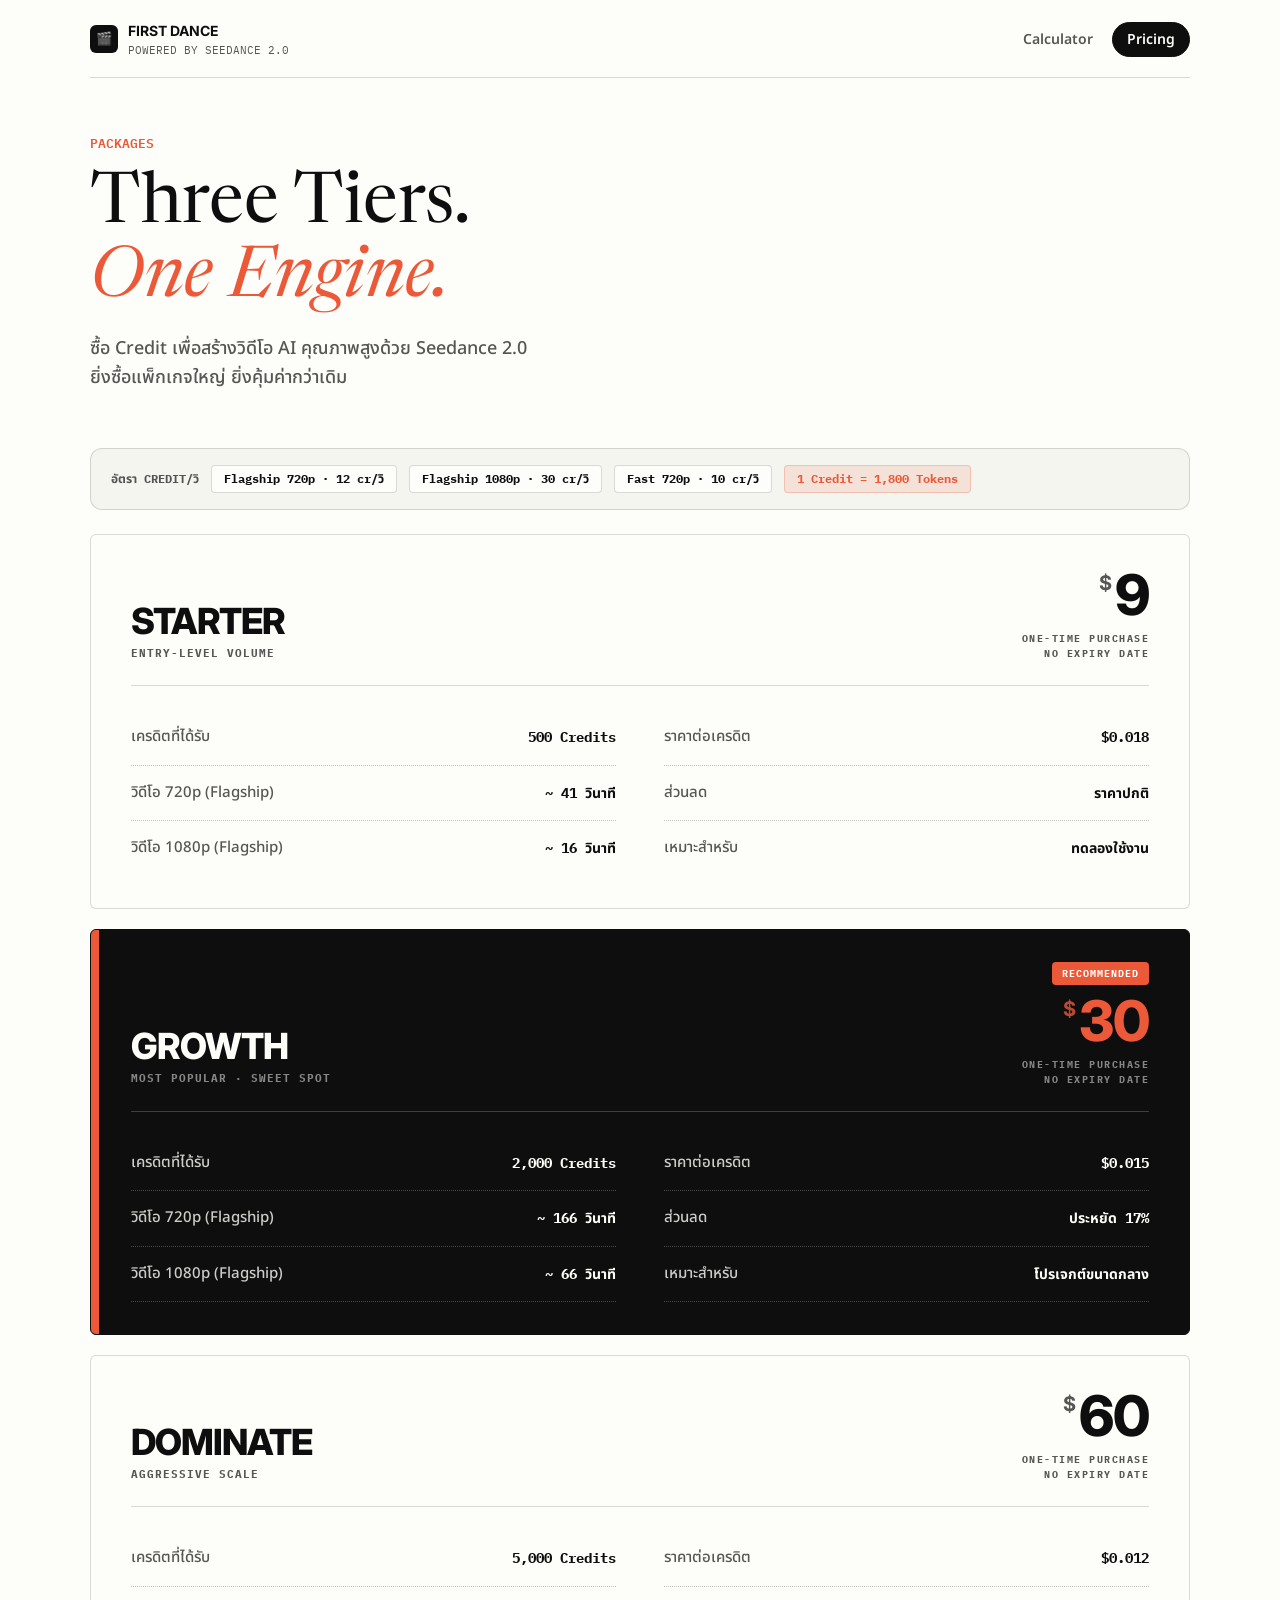
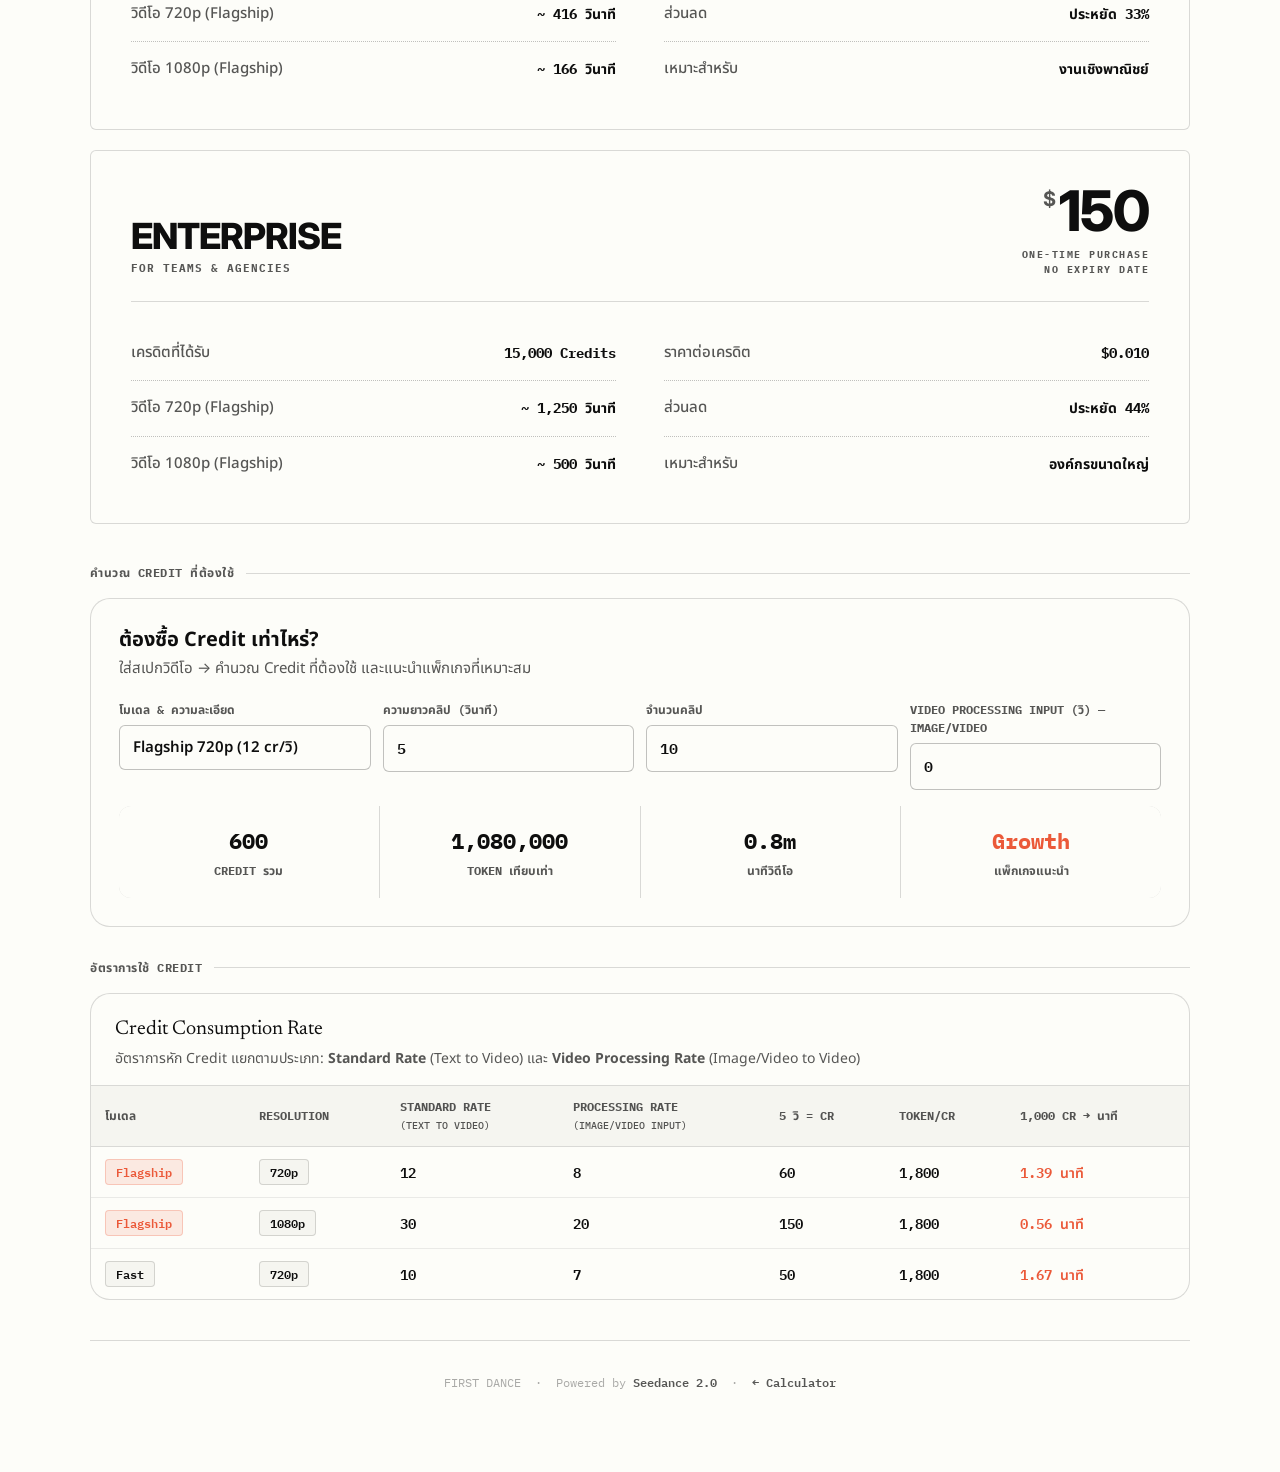
==== pricing.html @ 80312b05 "Initial commit: First Dance Calculator & Pricing UI" ====
<!DOCTYPE html>
<html lang="th">
<head>
<meta charset="UTF-8">
<meta name="viewport" content="width=device-width, initial-scale=1.0">
<title>FIRST DANCE — Pricing & Credit Packages</title>
<link rel="stylesheet" href="shared.css">
<style>
/* ── PRICING HORIZONTAL LAYOUT ── */
.pkg-list { display: flex; flex-direction: column; gap: 20px; margin-bottom: 40px; }
.pkg-row {
  background: var(--snow);
  border: 1px solid var(--border);
  border-radius: var(--radius-sm);
  padding: 32px 40px;
  position: relative;
  overflow: hidden;
}
.pkg-row.featured {
  background: var(--black);
  color: var(--snow);
  border: 1px solid var(--black);
}
.pkg-row.featured::before {
  content: '';
  position: absolute;
  top: 0; left: 0; bottom: 0;
  width: 8px;
  background: var(--red);
}

.pkg-header {
  display: flex; justify-content: space-between; align-items: flex-end;
  margin-bottom: 24px;
}
.pkg-name-wrap { display: flex; flex-direction: column; gap: 6px; }
.pkg-name {
  font-family: var(--f-display);
  font-size: 36px; font-weight: 800;
  text-transform: uppercase;
  letter-spacing: -1px;
  line-height: 1;
}
.pkg-desc {
  font-family: var(--f-mono);
  font-size: 11px; font-weight: 700;
  color: var(--muted);
  text-transform: uppercase;
  letter-spacing: 1px;
}
.pkg-row.featured .pkg-desc { color: rgba(253,253,249,.5); }

.pkg-price-wrap { display: flex; flex-direction: column; align-items: flex-end; gap: 8px; }
.pkg-badge {
  background: var(--red); color: var(--snow);
  font-family: var(--f-mono); font-size: 10px; font-weight: 700;
  padding: 4px 10px; border-radius: 4px;
  text-transform: uppercase; letter-spacing: 1px;
}
.pkg-price-val {
  font-family: var(--f-display);
  font-size: 56px; font-weight: 800;
  line-height: 1;
  display: flex; align-items: flex-start;
  letter-spacing: -1px;
}
.pkg-price-cur {
  font-size: 20px; font-weight: 700;
  margin-top: 6px; margin-right: 4px; color: var(--muted);
}
.pkg-row.featured .pkg-price-cur { color: rgba(235,89,57,.8); }
.pkg-row.featured .pkg-price-val { color: var(--red); }
.pkg-price-meta {
  font-family: var(--f-mono);
  font-size: 10px; font-weight: 700;
  color: var(--muted);
  text-transform: uppercase;
  letter-spacing: 1.5px;
  text-align: right;
  line-height: 1.5;
}
.pkg-row.featured .pkg-price-meta { color: rgba(253,253,249,.5); }

.pkg-sep { height: 1px; background: var(--black); margin-bottom: 24px; opacity: 0.15; }
.pkg-row.featured .pkg-sep { background: var(--snow); opacity: 0.2; }

.pkg-feat-grid {
  display: grid;
  grid-template-columns: 1fr 1fr;
  gap: 0 48px;
}
@media(max-width: 768px) {
  .pkg-feat-grid { grid-template-columns: 1fr; gap: 0; }
  .pkg-header { flex-direction: column; align-items: flex-start; gap: 24px; }
  .pkg-price-wrap { align-items: flex-start; }
  .pkg-price-meta { text-align: left; }
  .pkg-row { padding: 24px; }
}

.pkg-feat-list { display: flex; flex-direction: column; }
.pkg-feat-item {
  display: flex; justify-content: space-between; align-items: center;
  padding: 16px 0;
  border-bottom: 1px dotted rgba(14,14,14,.25);
}
.pkg-feat-list .pkg-feat-item:last-child { border-bottom: none; }
.pkg-row.featured .pkg-feat-item { border-bottom: 1px dotted rgba(253,253,249,.25); }

.pkg-feat-lbl {
  font-family: var(--f-thai);
  font-size: 15px; font-weight: 500;
  color: rgba(14,14,14,.7);
}
.pkg-row.featured .pkg-feat-lbl { color: rgba(253,253,249,.8); }

.pkg-feat-val {
  font-family: var(--f-mono);
  font-size: 14px; font-weight: 700;
  color: var(--black);
}
.pkg-row.featured .pkg-feat-val { color: var(--snow); }

.rate-strip { background:var(--surface); border:1px solid var(--border); border-radius:var(--radius); padding:16px 20px; margin-bottom:24px; display:flex; align-items:center; gap:12px; flex-wrap:wrap; }
.rate-strip-lbl { font-family:var(--f-mono); font-size:12px; color:var(--muted); font-weight:700; text-transform:uppercase; letter-spacing:0; }
.rate-chip { font-family:var(--f-mono); font-size:12px; font-weight:700; padding:4px 12px; border-radius:4px; border:1px solid var(--border); color:var(--fg); background:var(--snow); }
.rate-chip.red { border-color:var(--red-mid); color:var(--red); background:var(--red-dim); }

.calc-card { background:var(--snow); border:1px solid var(--border); border-radius:var(--radius-lg); padding:28px; margin-bottom:24px; }
.calc-grid { display:grid; grid-template-columns:repeat(auto-fit,minmax(160px,1fr)); gap:12px; margin-bottom:16px; }
</style>
</head>
<body>

<!-- NAV -->
<nav class="nav">
  <div class="nav-brand">
    <div class="nav-mark">🎬</div>
    <div>
      <div class="nav-name">FIRST DANCE</div>
      <div class="nav-sub">POWERED BY SEEDANCE 2.0</div>
    </div>
  </div>
  <div class="nav-links">
    <a href="index.html">Calculator</a>
    <a href="pricing.html" class="active">Pricing</a>
  </div>
</nav>

<div class="wrap">

<!-- HERO -->
<section class="hero">
  <div class="hero-eyebrow">Packages</div>
  <h1>Three Tiers.<br><em>One Engine.</em></h1>
  <p class="hero-desc">ซื้อ Credit เพื่อสร้างวิดีโอ AI คุณภาพสูงด้วย Seedance 2.0<br>ยิ่งซื้อแพ็กเกจใหญ่ ยิ่งคุ้มค่ากว่าเดิม</p>
</section>

<!-- RATE STRIP -->
<div class="rate-strip">
  <span class="rate-strip-lbl">อัตรา Credit/วิ</span>
  <span class="rate-chip">Flagship 720p · 12 cr/วิ</span>
  <span class="rate-chip">Flagship 1080p · 30 cr/วิ</span>
  <span class="rate-chip">Fast 720p · 10 cr/วิ</span>
  <span class="rate-chip red">1 Credit = 1,800 Tokens</span>
</div>

<!-- PACKAGES LIST -->
<div class="pkg-list">

  <!-- 1. STARTER -->
  <div class="pkg-row">
    <div class="pkg-header">
      <div class="pkg-name-wrap">
        <div class="pkg-name">Starter</div>
        <div class="pkg-desc">Entry-level Volume</div>
      </div>
      <div class="pkg-price-wrap">
        <div class="pkg-price-val"><span class="pkg-price-cur">$</span>9</div>
        <div class="pkg-price-meta">One-time purchase<br>No expiry date</div>
      </div>
    </div>
    <div class="pkg-sep"></div>
    <div class="pkg-feat-grid">
      <div class="pkg-feat-list">
        <div class="pkg-feat-item">
          <span class="pkg-feat-lbl">เครดิตที่ได้รับ</span>
          <span class="pkg-feat-val">500 Credits</span>
        </div>
        <div class="pkg-feat-item">
          <span class="pkg-feat-lbl">วิดีโอ 720p (Flagship)</span>
          <span class="pkg-feat-val">~ 41 วินาที</span>
        </div>
        <div class="pkg-feat-item">
          <span class="pkg-feat-lbl">วิดีโอ 1080p (Flagship)</span>
          <span class="pkg-feat-val">~ 16 วินาที</span>
        </div>
      </div>
      <div class="pkg-feat-list">
        <div class="pkg-feat-item">
          <span class="pkg-feat-lbl">ราคาต่อเครดิต</span>
          <span class="pkg-feat-val">$0.018</span>
        </div>
        <div class="pkg-feat-item">
          <span class="pkg-feat-lbl">ส่วนลด</span>
          <span class="pkg-feat-val">ราคาปกติ</span>
        </div>
        <div class="pkg-feat-item">
          <span class="pkg-feat-lbl">เหมาะสำหรับ</span>
          <span class="pkg-feat-val">ทดลองใช้งาน</span>
        </div>
      </div>
    </div>
  </div>

  <!-- 2. GROWTH -->
  <div class="pkg-row featured">
    <div class="pkg-header">
      <div class="pkg-name-wrap">
        <div class="pkg-name">Growth</div>
        <div class="pkg-desc">Most Popular · Sweet Spot</div>
      </div>
      <div class="pkg-price-wrap">
        <div class="pkg-badge">Recommended</div>
        <div class="pkg-price-val"><span class="pkg-price-cur">$</span>30</div>
        <div class="pkg-price-meta">One-time purchase<br>No expiry date</div>
      </div>
    </div>
    <div class="pkg-sep"></div>
    <div class="pkg-feat-grid">
      <div class="pkg-feat-list">
        <div class="pkg-feat-item">
          <span class="pkg-feat-lbl">เครดิตที่ได้รับ</span>
          <span class="pkg-feat-val">2,000 Credits</span>
        </div>
        <div class="pkg-feat-item">
          <span class="pkg-feat-lbl">วิดีโอ 720p (Flagship)</span>
          <span class="pkg-feat-val">~ 166 วินาที</span>
        </div>
        <div class="pkg-feat-item">
          <span class="pkg-feat-lbl">วิดีโอ 1080p (Flagship)</span>
          <span class="pkg-feat-val">~ 66 วินาที</span>
        </div>
      </div>
      <div class="pkg-feat-list">
        <div class="pkg-feat-item">
          <span class="pkg-feat-lbl">ราคาต่อเครดิต</span>
          <span class="pkg-feat-val">$0.015</span>
        </div>
        <div class="pkg-feat-item">
          <span class="pkg-feat-lbl">ส่วนลด</span>
          <span class="pkg-feat-val">ประหยัด 17%</span>
        </div>
        <div class="pkg-feat-item">
          <span class="pkg-feat-lbl">เหมาะสำหรับ</span>
          <span class="pkg-feat-val">โปรเจกต์ขนาดกลาง</span>
        </div>
      </div>
    </div>
  </div>

  <!-- 3. DOMINATE -->
  <div class="pkg-row">
    <div class="pkg-header">
      <div class="pkg-name-wrap">
        <div class="pkg-name">Dominate</div>
        <div class="pkg-desc">Aggressive Scale</div>
      </div>
      <div class="pkg-price-wrap">
        <div class="pkg-price-val"><span class="pkg-price-cur">$</span>60</div>
        <div class="pkg-price-meta">One-time purchase<br>No expiry date</div>
      </div>
    </div>
    <div class="pkg-sep"></div>
    <div class="pkg-feat-grid">
      <div class="pkg-feat-list">
        <div class="pkg-feat-item">
          <span class="pkg-feat-lbl">เครดิตที่ได้รับ</span>
          <span class="pkg-feat-val">5,000 Credits</span>
        </div>
        <div class="pkg-feat-item">
          <span class="pkg-feat-lbl">วิดีโอ 720p (Flagship)</span>
          <span class="pkg-feat-val">~ 416 วินาที</span>
        </div>
        <div class="pkg-feat-item">
          <span class="pkg-feat-lbl">วิดีโอ 1080p (Flagship)</span>
          <span class="pkg-feat-val">~ 166 วินาที</span>
        </div>
      </div>
      <div class="pkg-feat-list">
        <div class="pkg-feat-item">
          <span class="pkg-feat-lbl">ราคาต่อเครดิต</span>
          <span class="pkg-feat-val">$0.012</span>
        </div>
        <div class="pkg-feat-item">
          <span class="pkg-feat-lbl">ส่วนลด</span>
          <span class="pkg-feat-val">ประหยัด 33%</span>
        </div>
        <div class="pkg-feat-item">
          <span class="pkg-feat-lbl">เหมาะสำหรับ</span>
          <span class="pkg-feat-val">งานเชิงพาณิชย์</span>
        </div>
      </div>
    </div>
  </div>

  <!-- 4. ENTERPRISE (Optional 4th tier based on previous data) -->
  <div class="pkg-row">
    <div class="pkg-header">
      <div class="pkg-name-wrap">
        <div class="pkg-name">Enterprise</div>
        <div class="pkg-desc">For Teams & Agencies</div>
      </div>
      <div class="pkg-price-wrap">
        <div class="pkg-price-val"><span class="pkg-price-cur">$</span>150</div>
        <div class="pkg-price-meta">One-time purchase<br>No expiry date</div>
      </div>
    </div>
    <div class="pkg-sep"></div>
    <div class="pkg-feat-grid">
      <div class="pkg-feat-list">
        <div class="pkg-feat-item">
          <span class="pkg-feat-lbl">เครดิตที่ได้รับ</span>
          <span class="pkg-feat-val">15,000 Credits</span>
        </div>
        <div class="pkg-feat-item">
          <span class="pkg-feat-lbl">วิดีโอ 720p (Flagship)</span>
          <span class="pkg-feat-val">~ 1,250 วินาที</span>
        </div>
        <div class="pkg-feat-item">
          <span class="pkg-feat-lbl">วิดีโอ 1080p (Flagship)</span>
          <span class="pkg-feat-val">~ 500 วินาที</span>
        </div>
      </div>
      <div class="pkg-feat-list">
        <div class="pkg-feat-item">
          <span class="pkg-feat-lbl">ราคาต่อเครดิต</span>
          <span class="pkg-feat-val">$0.010</span>
        </div>
        <div class="pkg-feat-item">
          <span class="pkg-feat-lbl">ส่วนลด</span>
          <span class="pkg-feat-val">ประหยัด 44%</span>
        </div>
        <div class="pkg-feat-item">
          <span class="pkg-feat-lbl">เหมาะสำหรับ</span>
          <span class="pkg-feat-val">องค์กรขนาดใหญ่</span>
        </div>
      </div>
    </div>
  </div>

</div>


<!-- CREDIT CALCULATOR -->
<div class="section-label">คำนวณ Credit ที่ต้องใช้</div>
<div class="calc-card">
  <div class="card-title">ต้องซื้อ Credit เท่าไหร่?</div>
  <div class="card-sub">ใส่สเปกวิดีโอ → คำนวณ Credit ที่ต้องใช้ และแนะนำแพ็กเกจที่เหมาะสม</div>
  <div class="calc-grid">
    <div class="field" style="margin:0">
      <label>โมเดล & ความละเอียด</label>
      <select id="c_model" onchange="calcPkg()">
        <option value="f12">Flagship 720p (12 cr/วิ)</option>
        <option value="f30">Flagship 1080p (30 cr/วิ)</option>
        <option value="s10">Fast 720p (10 cr/วิ)</option>
      </select>
    </div>
    <div class="field" style="margin:0">
      <label>ความยาวคลิป (วินาที)</label>
      <input type="number" id="c_sec" value="5" min="1" oninput="calcPkg()">
    </div>
    <div class="field" style="margin:0">
      <label>จำนวนคลิป</label>
      <input type="number" id="c_qty" value="10" min="1" oninput="calcPkg()">
    </div>
    <div class="field" style="margin:0">
      <label>Video Processing Input (วิ) — Image/Video</label>
      <input type="number" id="c_inp" value="0" min="0" oninput="calcPkg()">
    </div>
  </div>
  <div class="stat-grid">
    <div class="stat-box"><div class="stat-val" id="cr_total">—</div><div class="stat-lbl">Credit รวม</div></div>
    <div class="stat-box"><div class="stat-val" id="cr_tokens">—</div><div class="stat-lbl">Token เทียบเท่า</div></div>
    <div class="stat-box"><div class="stat-val" id="cr_min">—</div><div class="stat-lbl">นาทีวิดีโอ</div></div>
    <div class="stat-box"><div class="stat-val red" id="cr_pkg">—</div><div class="stat-lbl">แพ็กเกจแนะนำ</div></div>
  </div>
</div>

<!-- USAGE TABLE -->
<div class="section-label">อัตราการใช้ Credit</div>
<div style="background:var(--snow);border:1px solid var(--border);border-radius:var(--radius-lg);overflow:hidden;margin-bottom:24px">
  <div style="padding:20px 24px 16px;border-bottom:1px solid var(--border)">
    <div style="font-family:var(--f-editorial);font-size:20px;font-weight:400;margin-bottom:4px">Credit Consumption Rate</div>
    <div style="font-size:14px;color:var(--muted)">อัตราการหัก Credit แยกตามประเภท: <strong>Standard Rate</strong> (Text to Video) และ <strong>Video Processing Rate</strong> (Image/Video to Video)</div>
  </div>
  <div class="tbl-wrap">
    <table>
      <thead><tr>
        <th>โมเดล</th><th>Resolution</th><th>Standard Rate<br><span style="font-size:10px;color:var(--muted);font-weight:500">(Text to Video)</span></th><th>Processing Rate<br><span style="font-size:10px;color:var(--muted);font-weight:500">(Image/Video Input)</span></th><th>5 วิ = cr</th><th>Token/cr</th><th>1,000 cr → นาที</th>
      </tr></thead>
      <tbody>
        <tr><td><span class="tag red">Flagship</span></td><td><span class="tag">720p</span></td><td class="mono">12</td><td class="mono">8</td><td class="mono">60</td><td class="mono">1,800</td><td class="mono red">1.39 นาที</td></tr>
        <tr><td><span class="tag red">Flagship</span></td><td><span class="tag">1080p</span></td><td class="mono">30</td><td class="mono">20</td><td class="mono">150</td><td class="mono">1,800</td><td class="mono red">0.56 นาที</td></tr>
        <tr><td><span class="tag">Fast</span></td><td><span class="tag">720p</span></td><td class="mono">10</td><td class="mono">7</td><td class="mono">50</td><td class="mono">1,800</td><td class="mono red">1.67 นาที</td></tr>
      </tbody>
    </table>
  </div>
</div>

<footer class="footer">
  FIRST DANCE &nbsp;·&nbsp; Powered by <a href="https://seedance2.ai">Seedance 2.0</a> &nbsp;·&nbsp; <a href="index.html">← Calculator</a>
</footer>

</div>

<script>
function fi(n){return Math.round(n).toLocaleString('th-TH')}
function ff(n,d=1){return Number(n).toLocaleString('th-TH',{minimumFractionDigits:d,maximumFractionDigits:d})}
const RATES={f12:{cr:12,ci:8},f30:{cr:30,ci:20},s10:{cr:10,ci:7}};
const PKGS=[{n:'Starter',cr:500},{n:'Growth',cr:2000},{n:'Dominate',cr:5000},{n:'Enterprise',cr:15000}];

function calcPkg(){
  const model=document.getElementById('c_model').value;
  const sec=parseFloat(document.getElementById('c_sec').value)||0;
  const qty=parseFloat(document.getElementById('c_qty').value)||1;
  const inp=parseFloat(document.getElementById('c_inp').value)||0;
  const r=RATES[model];
  const credits=inp>0?r.ci*(inp+sec*qty):r.cr*sec*qty;
  const tokens=credits*1800,mins=(sec*qty)/60;
  const pkg=PKGS.find(p=>p.cr>=credits)||PKGS[PKGS.length-1];
  document.getElementById('cr_total').textContent=fi(credits);
  document.getElementById('cr_tokens').textContent=fi(tokens);
  document.getElementById('cr_min').textContent=ff(mins)+'m';
  document.getElementById('cr_pkg').textContent=pkg.n;
}
window.onload=calcPkg;
</script>
</body>
</html>
---- shared.css ----
/* ═══════════════════════════════════════════
   FIRST DANCE — Design System v2
   Black Russian · Snow · Cinnabar
═══════════════════════════════════════════ */
@import url('https://fonts.googleapis.com/css2?family=Inter:wght@400;500;600;700&family=Newsreader:ital,opsz,wght@0,6..72,400;0,6..72,500;1,6..72,400&family=IBM+Plex+Mono:wght@400;500;600;700&family=Noto+Sans+Thai:wght@400;500;600;700&display=swap');

/* ── RESET ── */
*, *::before, *::after { box-sizing: border-box; margin: 0; padding: 0; }
html { scroll-behavior: auto; }

/* ── TOKENS ── */
:root {
  --black:   #0e0e0e;
  --snow:    #fdfdf9;
  --red:     #eb5939;
  --red-dim: rgba(235,89,57,.12);
  --red-mid: rgba(235,89,57,.25);

  --bg:      var(--snow);
  --fg:      var(--black);
  --border:  rgba(14,14,14,.15); /* Slightly darker for better visibility */
  --border2: rgba(14,14,14,.08);
  --surface: #f5f5f0;
  --muted:   rgba(14,14,14,.7); /* Darker muted for readability */
  --dim:     rgba(14,14,14,.35);

  /* Font roles: */
  --f-display:  'Inter', 'Noto Sans Thai', sans-serif;
  --f-thai:     'Noto Sans Thai', 'Inter', sans-serif;
  --f-editorial:'Newsreader', 'Noto Sans Thai', serif;
  --f-mono:     'IBM Plex Mono', 'Noto Sans Thai', monospace;

  --radius-sm: 6px;
  --radius:    12px;
  --radius-lg: 20px;
  --ease:      cubic-bezier(.16,1,.3,1);
}

/* ── BASE ── */
body {
  font-family: var(--f-thai);
  background: var(--bg);
  color: var(--fg);
  min-height: 100vh;
  padding: 0 24px 80px;
  -webkit-font-smoothing: antialiased;
  overflow-x: hidden;
  font-size: 16px;
  line-height: 1.5;
}
::selection { background: var(--red); color: var(--snow); }

/* ── SCROLLBAR ── */
::-webkit-scrollbar { width: 4px; }
::-webkit-scrollbar-track { background: transparent; }
::-webkit-scrollbar-thumb { background: var(--dim); border-radius: 2px; }

/* ── NAV ── */
.nav {
  display: flex; align-items: center; justify-content: space-between;
  padding: 20px 0 18px;
  max-width: 1100px; margin: 0 auto;
  border-bottom: 1px solid var(--border);
}
.nav-brand { display: flex; align-items: center; gap: 10px; }
.nav-mark {
  width: 28px; height: 28px; border-radius: 6px;
  background: var(--black);
  display: flex; align-items: center; justify-content: center;
  font-size: 13px;
}
.nav-name {
  font-family: var(--f-display);
  font-size: 14px; font-weight: 700;
  color: var(--black);
}
.nav-sub {
  font-family: var(--f-mono);
  font-size: 11px; color: var(--muted);
  margin-top: 1px;
}
.nav-links { display: flex; gap: 4px; }
.nav-links a {
  font-size: 14px; font-weight: 600;
  color: var(--muted);
  text-decoration: none;
  padding: 6px 14px;
  border-radius: 99px;
  border: 1px solid transparent;
  transition: all .2s var(--ease);
}
.nav-links a:hover { color: var(--fg); border-color: var(--border); }
.nav-links a.active {
  background: var(--black); color: var(--snow);
  border-color: var(--black);
}
.nav-links a.cta {
  background: var(--red); color: var(--snow) !important;
  border-color: var(--red) !important;
}

/* ── WRAP ── */
.wrap { max-width: 1100px; margin: 0 auto; }

/* ── HERO ── */
.hero { padding: 56px 0 44px; }
.hero-eyebrow {
  font-family: var(--f-mono);
  font-size: 13px; font-weight: 600;
  color: var(--red);
  text-transform: uppercase;
  margin-bottom: 16px;
}
.hero h1 {
  font-family: var(--f-editorial);
  font-size: clamp(40px, 5.5vw, 72px);
  font-weight: 400; /* Thicker */
  line-height: 1.05;
  margin-bottom: 18px;
  color: var(--black);
}
.hero h1 em {
  font-style: italic;
  color: var(--red);
}
.hero-desc {
  font-family: var(--f-thai);
  font-size: 18px;
  font-weight: 500;
  color: var(--muted);
  line-height: 1.6;
  max-width: 480px;
  margin-bottom: 12px;
}
.hero-meta {
  font-family: var(--f-mono);
  font-size: 13px;
  color: var(--muted);
}

/* ── SECTION LABEL ── */
.section-label {
  font-family: var(--f-mono);
  font-size: 12px; font-weight: 700;
  color: var(--muted);
  text-transform: uppercase;
  letter-spacing: .5px;
  margin: 32px 0 16px;
  display: flex; align-items: center; gap: 12px;
}
.section-label::after { content: ''; flex: 1; height: 1px; background: var(--border); }

/* ── CARD ── */
.card {
  background: var(--snow);
  border: 1px solid var(--border);
  border-radius: var(--radius-lg);
  padding: 28px;
  position: relative;
}
.card-title {
  font-family: var(--f-thai);
  font-size: 20px; font-weight: 700;
  color: var(--black);
  margin-bottom: 5px;
  line-height: 1.3;
}
.card-sub {
  font-family: var(--f-thai);
  font-size: 15px;
  color: var(--muted);
  line-height: 1.5;
  margin-bottom: 20px;
}

/* ── SETTINGS BAR ── */
.settings-bar {
  background: var(--surface);
  border: 1px solid var(--border);
  border-radius: var(--radius-lg);
  padding: 20px 24px;
  margin-bottom: 24px;
}
.settings-bar-label {
  font-family: var(--f-mono);
  font-size: 12px; font-weight: 700;
  color: var(--muted);
  text-transform: uppercase;
  margin-bottom: 16px;
  display: flex; align-items: center; gap: 10px;
}
.settings-bar-label::after { content: ''; flex: 1; height: 1px; background: var(--border); }
.settings-grid {
  display: grid;
  grid-template-columns: repeat(auto-fit, minmax(170px, 1fr));
  gap: 16px;
}
.settings-grid .field label { white-space: nowrap; font-size: 11px; letter-spacing: 0; }

/* ── FORM FIELD ── */
.field { display: flex; flex-direction: column; gap: 6px; margin-bottom: 14px; }
.field label {
  font-family: var(--f-mono);
  font-size: 12px; font-weight: 700;
  color: var(--muted);
  text-transform: uppercase;
}
.field input, .field select {
  font-family: var(--f-mono);
  font-size: 15px; font-weight: 600;
  color: var(--black);
  background: var(--snow);
  border: 1.5px solid rgba(14,14,14,.25); /* More visible border */
  border-radius: var(--radius-sm);
  padding: 10px 13px;
  width: 100%;
  transition: border-color .15s, box-shadow .15s;
  -webkit-appearance: none; appearance: none;
}
.field select { cursor: pointer; font-family: var(--f-thai); }
.field input:focus, .field select:focus {
  outline: none;
  border-color: var(--red);
  box-shadow: 0 0 0 3px var(--red-dim);
}
.field.accent label { color: var(--red); }
.field.accent input { border-color: var(--red-mid); color: var(--red); }
select {
  background-image: url("data:image/svg+xml,%3Csvg xmlns='http://www.w3.org/2000/svg' width='10' height='6' viewBox='0 0 10 6'%3E%3Cpath fill='%230e0e0e' opacity='.6' d='M0 0l5 6 5-6z'/%3E%3C/svg%3E");
  background-repeat: no-repeat;
  background-position: right 13px center;
  padding-right: 34px;
}
.row2 { display: grid; grid-template-columns: 2fr 1fr; gap: 8px; }

/* ── RESULTS ── */
.results {
  background: var(--surface);
  border: 1px solid var(--border);
  border-radius: var(--radius);
  overflow: hidden;
  margin-top: 16px;
}
.res-row {
  display: flex; justify-content: space-between; align-items: center;
  padding: 12px 16px;
  border-bottom: 1px solid var(--border2);
  gap: 10px;
}
.res-row:last-child { border-bottom: none; }
.res-label {
  font-family: var(--f-thai);
  font-size: 15px; font-weight: 500;
  color: var(--muted);
  flex-shrink: 0;
  line-height: 1.4;
}
.res-val {
  font-family: var(--f-mono);
  font-size: 16px; font-weight: 700;
  color: var(--black);
  text-align: right;
  white-space: nowrap;
}
.res-val.vr  { color: var(--red); }
.res-row.hi  { background: rgba(235,89,57,.08); }
.res-row.hi .res-label { font-weight: 700; color: var(--black); }
.res-divider { height: 1px; background: var(--border); }

/* ── BIG NUMBER ── */
.big-num {
  font-family: var(--f-editorial);
  font-size: clamp(28px, 4vw, 48px);
  font-weight: 500;
  line-height: 1;
  color: var(--black);
}
.big-num.red { color: var(--red); }

/* ── STAT BOXES ── */
.stat-grid { display: grid; grid-template-columns: repeat(auto-fit, minmax(130px, 1fr)); gap: 1px; background: var(--border); border-radius: var(--radius); overflow: hidden; margin-top: 16px; }
.stat-box { background: var(--snow); padding: 18px 14px; text-align: center; }
.stat-val { font-family: var(--f-mono); font-size: 22px; font-weight: 700; color: var(--black); margin-bottom: 6px; }
.stat-val.red { color: var(--red); }
.stat-lbl { font-family: var(--f-mono); font-size: 12px; font-weight: 700; color: var(--muted); text-transform: uppercase; line-height: 1.4; }

/* ── TABLE ── */
.tbl-wrap { overflow-x: auto; }
table { width: 100%; border-collapse: collapse; }
th {
  font-family: var(--f-mono);
  padding: 12px 14px;
  text-align: left;
  color: var(--muted);
  font-size: 12px; font-weight: 700;
  text-transform: uppercase;
  border-bottom: 1px solid var(--border);
  white-space: nowrap;
  background: var(--surface);
}
td {
  padding: 12px 14px;
  border-bottom: 1px solid var(--border2);
  font-size: 14px;
  white-space: nowrap;
}
tbody tr:last-child td { border-bottom: none; }
tbody tr:hover { background: var(--surface); }
.mono { font-family: var(--f-mono); font-weight: 600; }
.mono.red { color: var(--red); }

/* ── TAGS ── */
.tag {
  display: inline-flex; align-items: center;
  padding: 3px 10px; border-radius: 4px;
  font-family: var(--f-mono);
  font-size: 12px; font-weight: 600;
  background: var(--surface); color: var(--fg);
  border: 1px solid var(--border);
}
.tag.red { background: var(--red-dim); color: var(--red); border-color: var(--red-mid); }

/* ── FORMULA ── */
.formula-grid { display: grid; grid-template-columns: repeat(auto-fit, minmax(220px, 1fr)); gap: 12px; }
.f-item { background: var(--surface); border: 1px solid var(--border); border-radius: var(--radius); padding: 18px; }
.f-step { font-family: var(--f-mono); font-size: 12px; font-weight: 700; color: var(--red); text-transform: uppercase; margin-bottom: 8px; }
.f-title { font-family: var(--f-editorial); font-size: 18px; font-weight: 500; margin-bottom: 8px; color: var(--black); line-height: 1.3; }
.f-code { font-family: var(--f-mono); font-size: 13px; color: var(--black); background: var(--snow); border: 1px solid var(--border); border-radius: 4px; padding: 10px; line-height: 1.7; margin-bottom: 8px; word-break: break-all; }
.f-desc { font-family: var(--f-thai); font-size: 14px; color: var(--muted); line-height: 1.65; }

/* ── BUTTON ── */
.btn {
  font-family: var(--f-display);
  font-size: 14px; font-weight: 700;
  padding: 10px 20px;
  border-radius: 99px;
  border: 1.5px solid transparent;
  transition: all .2s var(--ease);
  display: inline-flex; align-items: center; gap: 6px;
}
.btn-solid { background: var(--black); color: var(--snow); border-color: var(--black); }
.btn-solid:hover { background: var(--red); border-color: var(--red); }
.btn-outline { background: transparent; color: var(--fg); border-color: var(--border); }
.btn-outline:hover { border-color: var(--black); }
.btn-red { background: var(--red); color: var(--snow); border-color: var(--red); }
.btn-red:hover { opacity: .9; }

/* ── TOGGLE TABS ── */
.tab-bar {
  display: flex; gap: 2px;
  background: var(--surface);
  border: 1px solid var(--border);
  border-radius: 99px;
  padding: 4px;
  width: fit-content;
  margin-bottom: 20px;
}
.tab-btn {
  font-family: var(--f-display);
  font-size: 14px; font-weight: 600;
  padding: 8px 20px;
  border-radius: 99px;
  border: none; background: transparent;
  color: var(--muted);
  transition: all .2s var(--ease);
}
.tab-btn.active { background: var(--black); color: var(--snow); }

/* ── CONVERTER ── */
.converter-box {
  display: grid;
  grid-template-columns: 1fr auto 1fr;
  gap: 16px;
  align-items: start;
  margin-bottom: 16px;
}
.conv-side { background: var(--surface); border: 1px solid var(--border); border-radius: var(--radius); padding: 16px; }
.conv-label {
  font-family: var(--f-mono);
  font-size: 12px; font-weight: 700;
  color: var(--muted);
  text-transform: uppercase;
  margin-bottom: 10px;
}
.conv-mid {
  display: flex; align-items: center; justify-content: center;
  padding-top: 40px;
}
.conv-arrow {
  width: 40px; height: 40px;
  border-radius: 50%;
  background: var(--black);
  color: var(--snow);
  display: flex; align-items: center; justify-content: center;
  font-size: 16px;
  border: none;
  transition: background .2s;
}
.conv-arrow:hover { background: var(--red); }
.conv-result {
  font-family: var(--f-editorial);
  font-size: 32px; font-weight: 500;
  color: var(--black);
  line-height: 1;
  margin-top: 12px;
  margin-bottom: 6px;
}
.conv-result-label {
  font-family: var(--f-mono);
  font-size: 13px; color: var(--muted);
}
@media (max-width: 640px) {
  .converter-box { grid-template-columns: 1fr; }
  .conv-mid { padding-top: 0; transform: rotate(90deg); }
}

/* ── 2 COL ── */
.two-col { display: grid; grid-template-columns: 1fr 1fr; gap: 16px; margin-bottom: 20px; }
@media (max-width: 780px) { .two-col { grid-template-columns: 1fr; } }

/* ── FOOTER ── */
.footer {
  font-family: var(--f-mono);
  font-size: 12px; color: var(--dim);
  text-align: center;
  padding: 32px 0 0;
  border-top: 1px solid var(--border);
  margin-top: 40px;
}
.footer a { color: var(--muted); text-decoration: none; font-weight: 600; }
.footer a:hover { color: var(--red); }
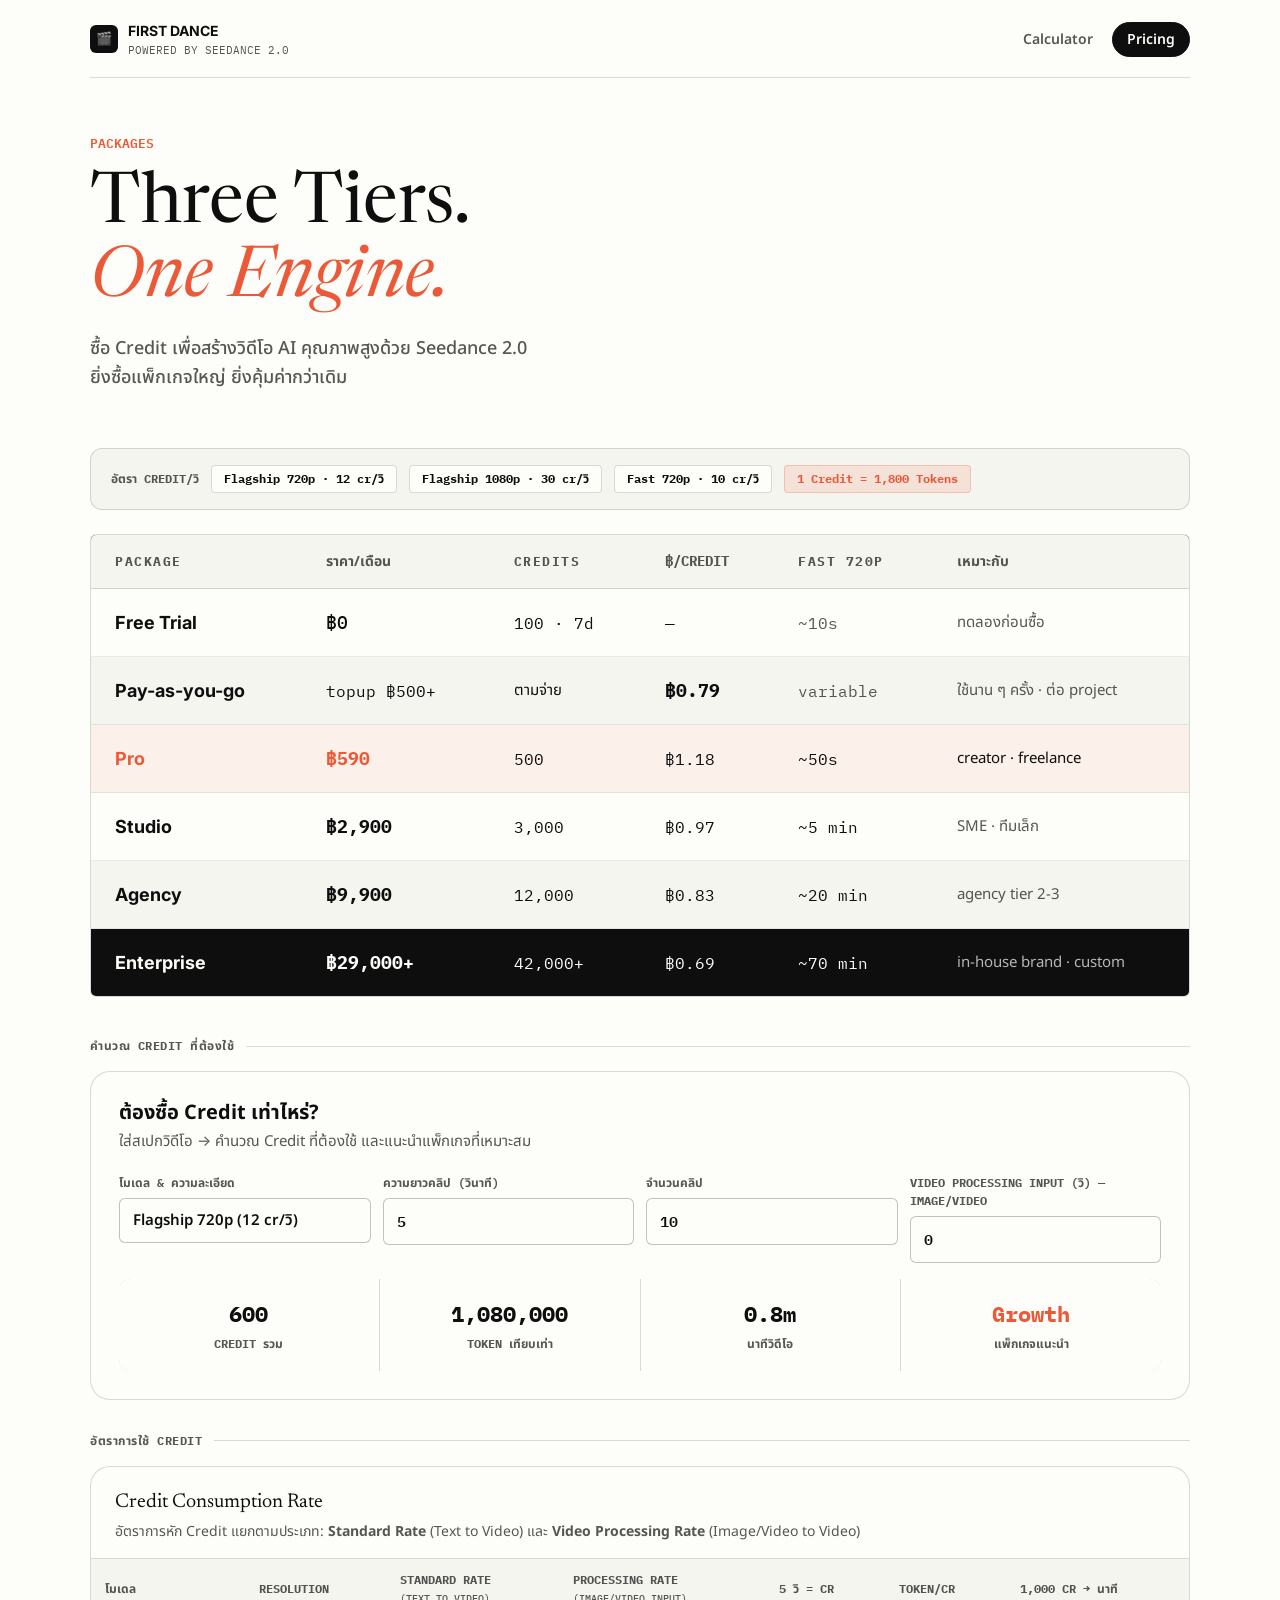
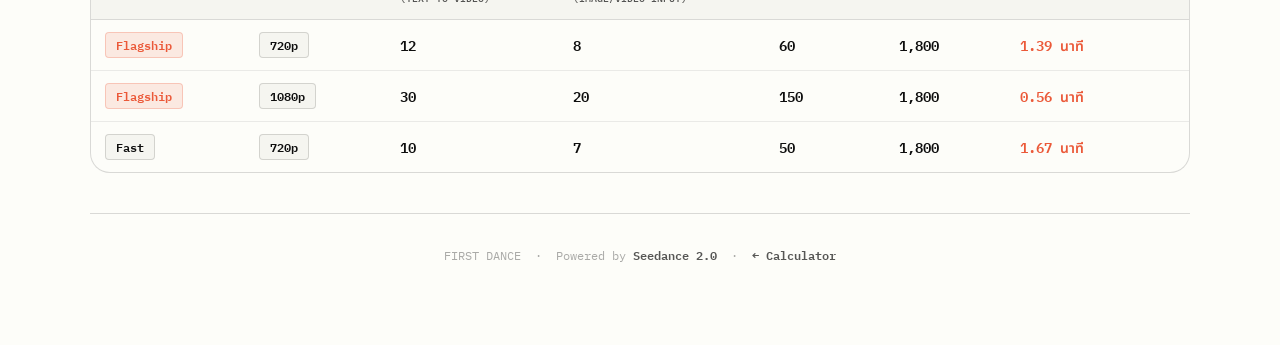
==== commit b2f9747a: "feat: THB pricing table and simplified formulas" ====
--- a/pricing.html
+++ b/pricing.html
@@ -165,189 +165,81 @@
 </div>
 
 <!-- PACKAGES LIST -->
-<div class="pkg-list">
-
-  <!-- 1. STARTER -->
-  <div class="pkg-row">
-    <div class="pkg-header">
-      <div class="pkg-name-wrap">
-        <div class="pkg-name">Starter</div>
-        <div class="pkg-desc">Entry-level Volume</div>
-      </div>
-      <div class="pkg-price-wrap">
-        <div class="pkg-price-val"><span class="pkg-price-cur">$</span>9</div>
-        <div class="pkg-price-meta">One-time purchase<br>No expiry date</div>
-      </div>
-    </div>
-    <div class="pkg-sep"></div>
-    <div class="pkg-feat-grid">
-      <div class="pkg-feat-list">
-        <div class="pkg-feat-item">
-          <span class="pkg-feat-lbl">เครดิตที่ได้รับ</span>
-          <span class="pkg-feat-val">500 Credits</span>
-        </div>
-        <div class="pkg-feat-item">
-          <span class="pkg-feat-lbl">วิดีโอ 720p (Flagship)</span>
-          <span class="pkg-feat-val">~ 41 วินาที</span>
-        </div>
-        <div class="pkg-feat-item">
-          <span class="pkg-feat-lbl">วิดีโอ 1080p (Flagship)</span>
-          <span class="pkg-feat-val">~ 16 วินาที</span>
-        </div>
-      </div>
-      <div class="pkg-feat-list">
-        <div class="pkg-feat-item">
-          <span class="pkg-feat-lbl">ราคาต่อเครดิต</span>
-          <span class="pkg-feat-val">$0.018</span>
-        </div>
-        <div class="pkg-feat-item">
-          <span class="pkg-feat-lbl">ส่วนลด</span>
-          <span class="pkg-feat-val">ราคาปกติ</span>
-        </div>
-        <div class="pkg-feat-item">
-          <span class="pkg-feat-lbl">เหมาะสำหรับ</span>
-          <span class="pkg-feat-val">ทดลองใช้งาน</span>
-        </div>
-      </div>
-    </div>
-  </div>
-
-  <!-- 2. GROWTH -->
-  <div class="pkg-row featured">
-    <div class="pkg-header">
-      <div class="pkg-name-wrap">
-        <div class="pkg-name">Growth</div>
-        <div class="pkg-desc">Most Popular · Sweet Spot</div>
-      </div>
-      <div class="pkg-price-wrap">
-        <div class="pkg-badge">Recommended</div>
-        <div class="pkg-price-val"><span class="pkg-price-cur">$</span>30</div>
-        <div class="pkg-price-meta">One-time purchase<br>No expiry date</div>
-      </div>
-    </div>
-    <div class="pkg-sep"></div>
-    <div class="pkg-feat-grid">
-      <div class="pkg-feat-list">
-        <div class="pkg-feat-item">
-          <span class="pkg-feat-lbl">เครดิตที่ได้รับ</span>
-          <span class="pkg-feat-val">2,000 Credits</span>
-        </div>
-        <div class="pkg-feat-item">
-          <span class="pkg-feat-lbl">วิดีโอ 720p (Flagship)</span>
-          <span class="pkg-feat-val">~ 166 วินาที</span>
-        </div>
-        <div class="pkg-feat-item">
-          <span class="pkg-feat-lbl">วิดีโอ 1080p (Flagship)</span>
-          <span class="pkg-feat-val">~ 66 วินาที</span>
-        </div>
-      </div>
-      <div class="pkg-feat-list">
-        <div class="pkg-feat-item">
-          <span class="pkg-feat-lbl">ราคาต่อเครดิต</span>
-          <span class="pkg-feat-val">$0.015</span>
-        </div>
-        <div class="pkg-feat-item">
-          <span class="pkg-feat-lbl">ส่วนลด</span>
-          <span class="pkg-feat-val">ประหยัด 17%</span>
-        </div>
-        <div class="pkg-feat-item">
-          <span class="pkg-feat-lbl">เหมาะสำหรับ</span>
-          <span class="pkg-feat-val">โปรเจกต์ขนาดกลาง</span>
-        </div>
-      </div>
-    </div>
-  </div>
-
-  <!-- 3. DOMINATE -->
-  <div class="pkg-row">
-    <div class="pkg-header">
-      <div class="pkg-name-wrap">
-        <div class="pkg-name">Dominate</div>
-        <div class="pkg-desc">Aggressive Scale</div>
-      </div>
-      <div class="pkg-price-wrap">
-        <div class="pkg-price-val"><span class="pkg-price-cur">$</span>60</div>
-        <div class="pkg-price-meta">One-time purchase<br>No expiry date</div>
-      </div>
-    </div>
-    <div class="pkg-sep"></div>
-    <div class="pkg-feat-grid">
-      <div class="pkg-feat-list">
-        <div class="pkg-feat-item">
-          <span class="pkg-feat-lbl">เครดิตที่ได้รับ</span>
-          <span class="pkg-feat-val">5,000 Credits</span>
-        </div>
-        <div class="pkg-feat-item">
-          <span class="pkg-feat-lbl">วิดีโอ 720p (Flagship)</span>
-          <span class="pkg-feat-val">~ 416 วินาที</span>
-        </div>
-        <div class="pkg-feat-item">
-          <span class="pkg-feat-lbl">วิดีโอ 1080p (Flagship)</span>
-          <span class="pkg-feat-val">~ 166 วินาที</span>
-        </div>
-      </div>
-      <div class="pkg-feat-list">
-        <div class="pkg-feat-item">
-          <span class="pkg-feat-lbl">ราคาต่อเครดิต</span>
-          <span class="pkg-feat-val">$0.012</span>
-        </div>
-        <div class="pkg-feat-item">
-          <span class="pkg-feat-lbl">ส่วนลด</span>
-          <span class="pkg-feat-val">ประหยัด 33%</span>
-        </div>
-        <div class="pkg-feat-item">
-          <span class="pkg-feat-lbl">เหมาะสำหรับ</span>
-          <span class="pkg-feat-val">งานเชิงพาณิชย์</span>
-        </div>
-      </div>
-    </div>
-  </div>
-
-  <!-- 4. ENTERPRISE (Optional 4th tier based on previous data) -->
-  <div class="pkg-row">
-    <div class="pkg-header">
-      <div class="pkg-name-wrap">
-        <div class="pkg-name">Enterprise</div>
-        <div class="pkg-desc">For Teams & Agencies</div>
-      </div>
-      <div class="pkg-price-wrap">
-        <div class="pkg-price-val"><span class="pkg-price-cur">$</span>150</div>
-        <div class="pkg-price-meta">One-time purchase<br>No expiry date</div>
-      </div>
-    </div>
-    <div class="pkg-sep"></div>
-    <div class="pkg-feat-grid">
-      <div class="pkg-feat-list">
-        <div class="pkg-feat-item">
-          <span class="pkg-feat-lbl">เครดิตที่ได้รับ</span>
-          <span class="pkg-feat-val">15,000 Credits</span>
-        </div>
-        <div class="pkg-feat-item">
-          <span class="pkg-feat-lbl">วิดีโอ 720p (Flagship)</span>
-          <span class="pkg-feat-val">~ 1,250 วินาที</span>
-        </div>
-        <div class="pkg-feat-item">
-          <span class="pkg-feat-lbl">วิดีโอ 1080p (Flagship)</span>
-          <span class="pkg-feat-val">~ 500 วินาที</span>
-        </div>
-      </div>
-      <div class="pkg-feat-list">
-        <div class="pkg-feat-item">
-          <span class="pkg-feat-lbl">ราคาต่อเครดิต</span>
-          <span class="pkg-feat-val">$0.010</span>
-        </div>
-        <div class="pkg-feat-item">
-          <span class="pkg-feat-lbl">ส่วนลด</span>
-          <span class="pkg-feat-val">ประหยัด 44%</span>
-        </div>
-        <div class="pkg-feat-item">
-          <span class="pkg-feat-lbl">เหมาะสำหรับ</span>
-          <span class="pkg-feat-val">องค์กรขนาดใหญ่</span>
-        </div>
-      </div>
-    </div>
-  </div>
-
+<!-- PRICING TABLE -->
+<div class="pricing-table-wrap" style="margin-bottom: 40px; overflow-x: auto; border: 1px solid var(--border); border-radius: var(--radius-sm);">
+  <table class="pricing-table" style="width: 100%; border-collapse: collapse; min-width: 800px;">
+    <thead>
+      <tr style="background: var(--black); color: var(--snow);">
+        <th style="padding: 16px 24px; text-align: left; font-family: var(--f-mono); font-size: 13px; letter-spacing: 1.5px; text-transform: uppercase;">Package</th>
+        <th style="padding: 16px 24px; text-align: left; font-family: var(--f-thai); font-size: 14px;">ราคา/เดือน</th>
+        <th style="padding: 16px 24px; text-align: left; font-family: var(--f-mono); font-size: 13px; letter-spacing: 1.5px; text-transform: uppercase;">Credits</th>
+        <th style="padding: 16px 24px; text-align: left; font-family: var(--f-mono); font-size: 14px;">฿/Credit</th>
+        <th style="padding: 16px 24px; text-align: left; font-family: var(--f-mono); font-size: 13px; letter-spacing: 1.5px; text-transform: uppercase;">Fast 720p</th>
+        <th style="padding: 16px 24px; text-align: left; font-family: var(--f-thai); font-size: 14px;">เหมาะกับ</th>
+      </tr>
+    </thead>
+    <tbody>
+      <!-- Free Trial -->
+      <tr style="background: var(--snow); border-bottom: 1px solid var(--border2);">
+        <td style="padding: 20px 24px; font-family: var(--f-display); font-size: 18px; font-weight: 700;">Free Trial</td>
+        <td style="padding: 20px 24px; font-family: var(--f-mono); font-size: 18px; font-weight: 500;">฿0</td>
+        <td style="padding: 20px 24px; font-family: var(--f-mono); font-size: 16px;">100 · 7d</td>
+        <td style="padding: 20px 24px; font-family: var(--f-mono); font-size: 16px;">—</td>
+        <td style="padding: 20px 24px; font-family: var(--f-mono); font-size: 16px; color: var(--muted);">~10s</td>
+        <td style="padding: 20px 24px; font-family: var(--f-thai); font-size: 15px; color: var(--muted);">ทดลองก่อนซื้อ</td>
+      </tr>
+      
+      <!-- Pay-as-you-go -->
+      <tr style="background: var(--surface); border-bottom: 1px solid var(--border2);">
+        <td style="padding: 20px 24px; font-family: var(--f-display); font-size: 18px; font-weight: 700;">Pay-as-you-go</td>
+        <td style="padding: 20px 24px; font-family: var(--f-mono); font-size: 16px;">topup ฿500+</td>
+        <td style="padding: 20px 24px; font-family: var(--f-thai); font-size: 15px;">ตามจ่าย</td>
+        <td style="padding: 20px 24px; font-family: var(--f-mono); font-size: 18px; font-weight: 700;">฿0.79</td>
+        <td style="padding: 20px 24px; font-family: var(--f-mono); font-size: 16px; color: var(--muted);">variable</td>
+        <td style="padding: 20px 24px; font-family: var(--f-thai); font-size: 15px; color: var(--muted);">ใช้นาน ๆ ครั้ง · ต่อ project</td>
+      </tr>
+      
+      <!-- Pro -->
+      <tr style="background: rgba(235, 89, 57, 0.08); border-bottom: 1px solid rgba(235, 89, 57, 0.15);">
+        <td style="padding: 20px 24px; font-family: var(--f-display); font-size: 18px; font-weight: 700; color: var(--red);">Pro</td>
+        <td style="padding: 20px 24px; font-family: var(--f-mono); font-size: 18px; font-weight: 700; color: var(--red);">฿590</td>
+        <td style="padding: 20px 24px; font-family: var(--f-mono); font-size: 16px;">500</td>
+        <td style="padding: 20px 24px; font-family: var(--f-mono); font-size: 16px;">฿1.18</td>
+        <td style="padding: 20px 24px; font-family: var(--f-mono); font-size: 16px;">~50s</td>
+        <td style="padding: 20px 24px; font-family: var(--f-thai); font-size: 15px;">creator · freelance</td>
+      </tr>
+
+      <!-- Studio -->
+      <tr style="background: var(--snow); border-bottom: 1px solid var(--border2);">
+        <td style="padding: 20px 24px; font-family: var(--f-display); font-size: 18px; font-weight: 700;">Studio</td>
+        <td style="padding: 20px 24px; font-family: var(--f-mono); font-size: 18px; font-weight: 700;">฿2,900</td>
+        <td style="padding: 20px 24px; font-family: var(--f-mono); font-size: 16px;">3,000</td>
+        <td style="padding: 20px 24px; font-family: var(--f-mono); font-size: 16px;">฿0.97</td>
+        <td style="padding: 20px 24px; font-family: var(--f-mono); font-size: 16px;">~5 min</td>
+        <td style="padding: 20px 24px; font-family: var(--f-thai); font-size: 15px; color: var(--muted);">SME · ทีมเล็ก</td>
+      </tr>
+
+      <!-- Agency -->
+      <tr style="background: var(--surface); border-bottom: 1px solid var(--border2);">
+        <td style="padding: 20px 24px; font-family: var(--f-display); font-size: 18px; font-weight: 700;">Agency</td>
+        <td style="padding: 20px 24px; font-family: var(--f-mono); font-size: 18px; font-weight: 700;">฿9,900</td>
+        <td style="padding: 20px 24px; font-family: var(--f-mono); font-size: 16px;">12,000</td>
+        <td style="padding: 20px 24px; font-family: var(--f-mono); font-size: 16px;">฿0.83</td>
+        <td style="padding: 20px 24px; font-family: var(--f-mono); font-size: 16px;">~20 min</td>
+        <td style="padding: 20px 24px; font-family: var(--f-thai); font-size: 15px; color: var(--muted);">agency tier 2-3</td>
+      </tr>
+
+      <!-- Enterprise -->
+      <tr style="background: var(--black); color: var(--snow);">
+        <td style="padding: 20px 24px; font-family: var(--f-display); font-size: 18px; font-weight: 700;">Enterprise</td>
+        <td style="padding: 20px 24px; font-family: var(--f-mono); font-size: 18px; font-weight: 700;">฿29,000+</td>
+        <td style="padding: 20px 24px; font-family: var(--f-mono); font-size: 16px;">42,000+</td>
+        <td style="padding: 20px 24px; font-family: var(--f-mono); font-size: 16px;">฿0.69</td>
+        <td style="padding: 20px 24px; font-family: var(--f-mono); font-size: 16px;">~70 min</td>
+        <td style="padding: 20px 24px; font-family: var(--f-thai); font-size: 15px; color: rgba(253,253,249,0.7);">in-house brand · custom</td>
+      </tr>
+    </tbody>
+  </table>
 </div>
 
 
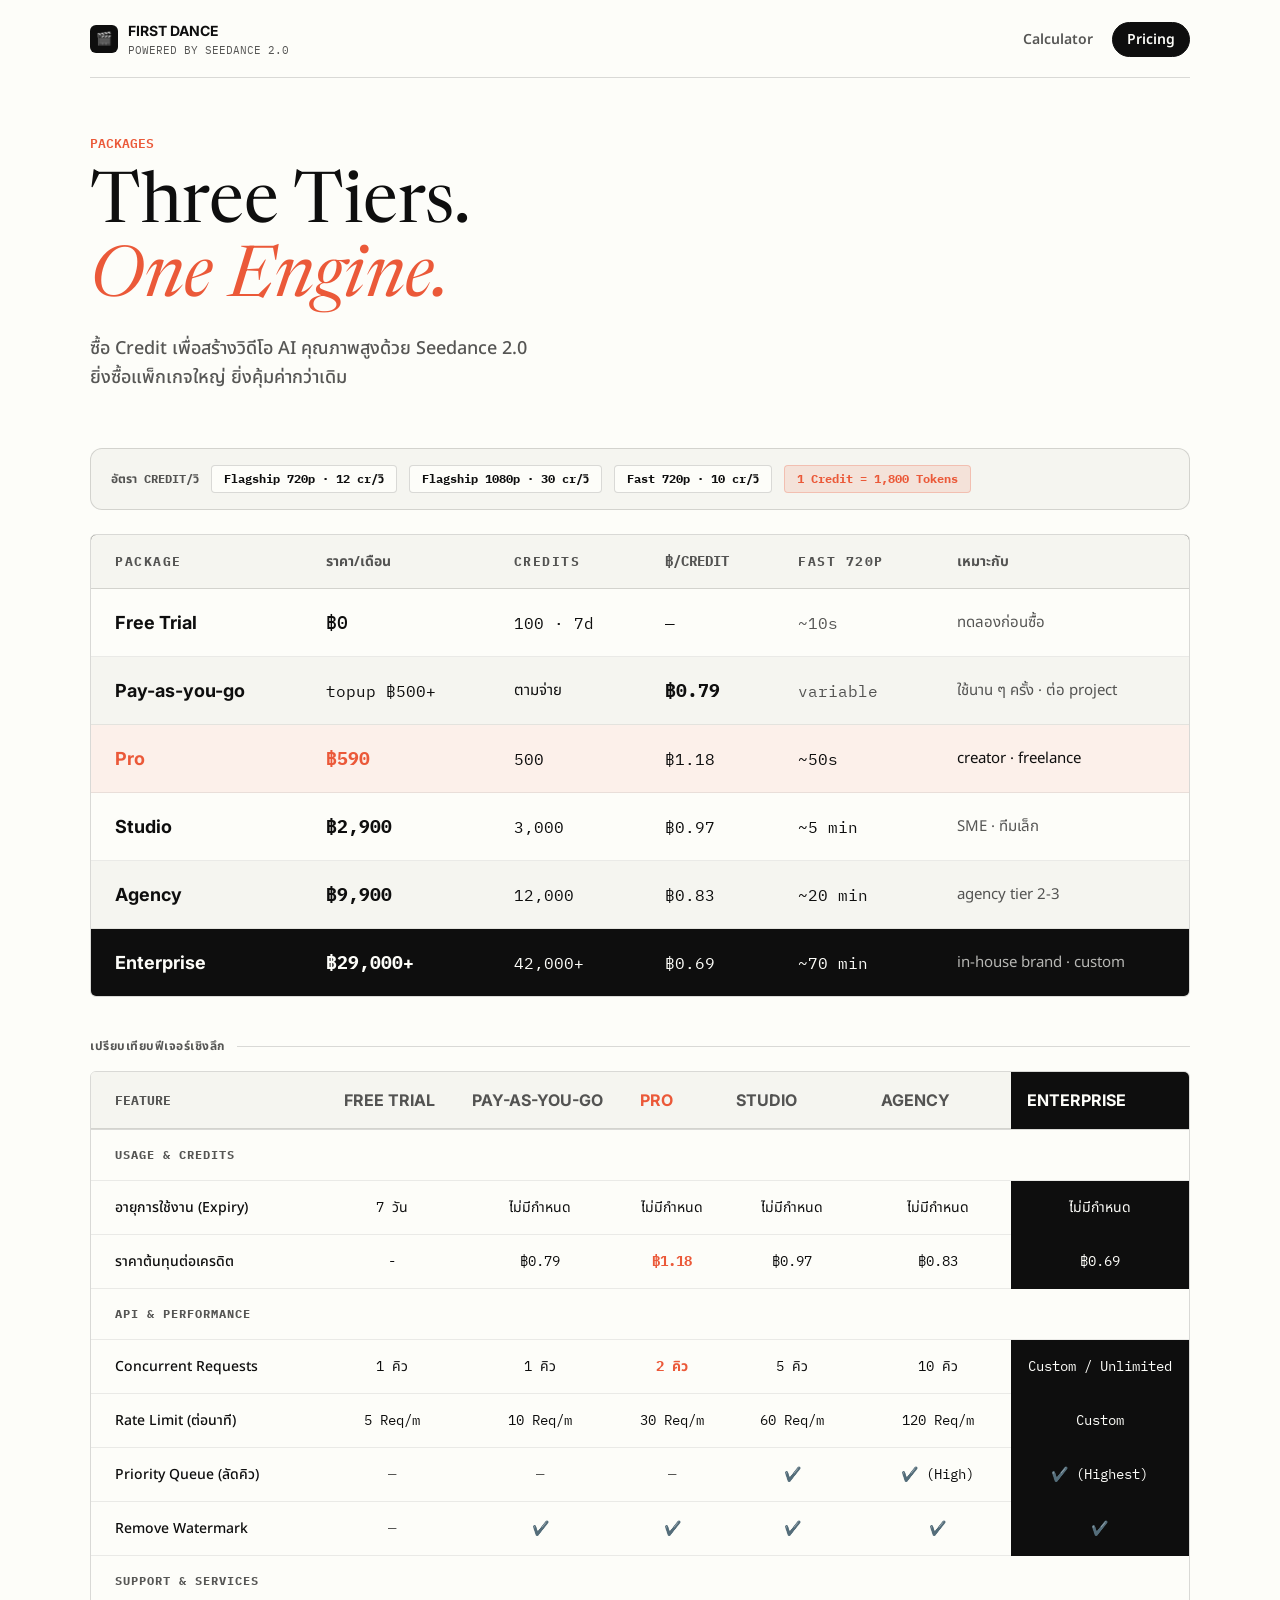
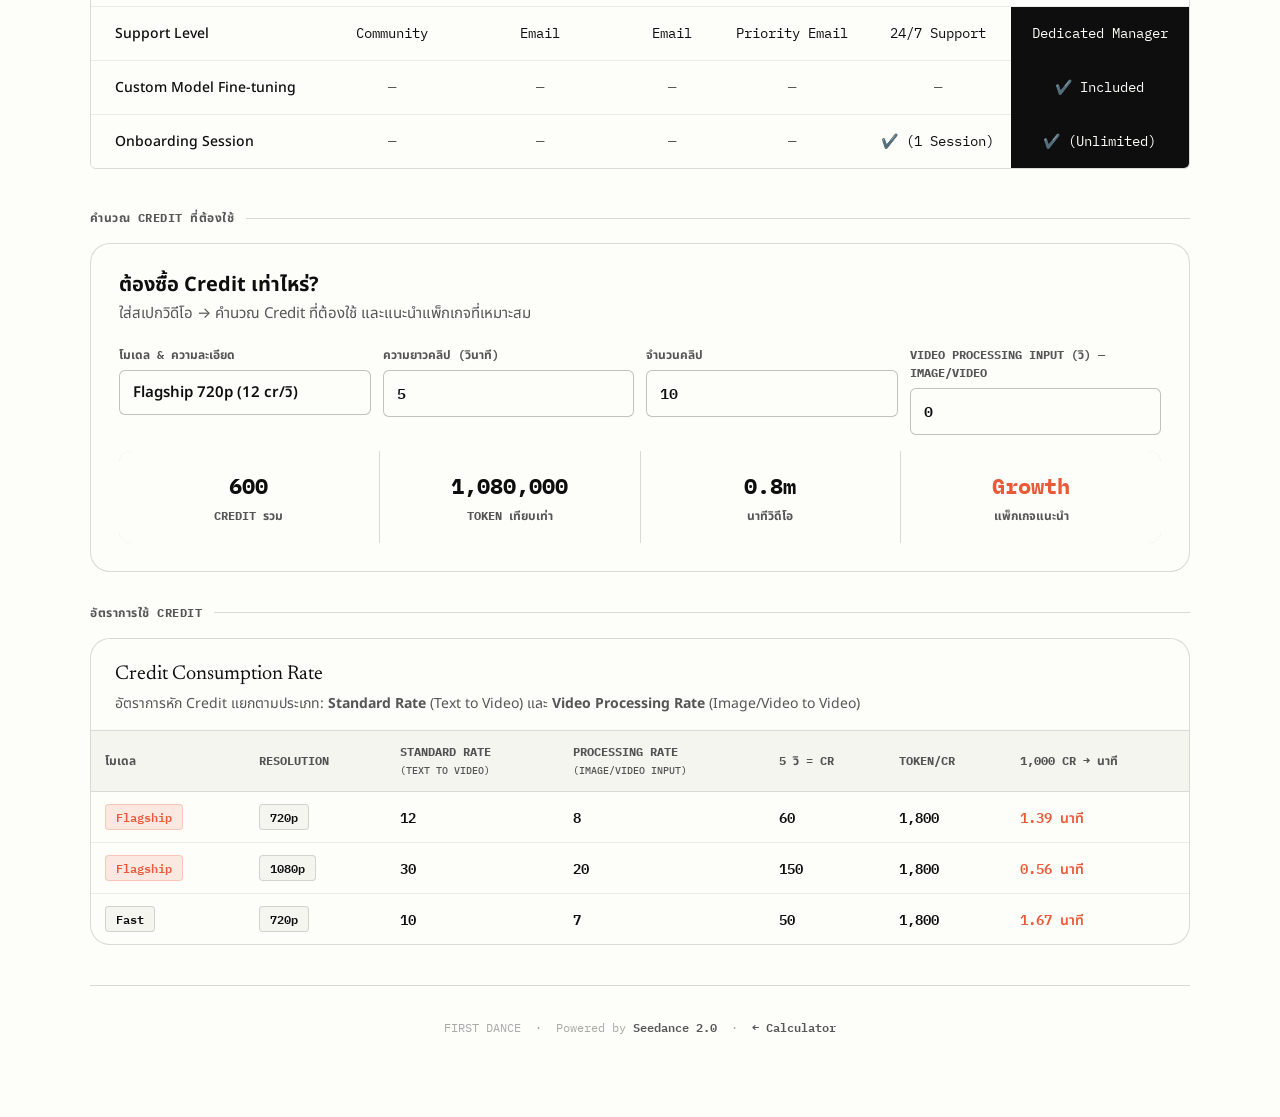
==== commit 1d7e21ff: "feat: add detailed pricing comparison matrix" ====
--- a/pricing.html
+++ b/pricing.html
@@ -242,6 +242,122 @@
   </table>
 </div>
 
+<!-- DETAILED MATRIX -->
+<div class="section-label">เปรียบเทียบฟีเจอร์เชิงลึก</div>
+<div class="pricing-table-wrap" style="margin-bottom: 40px; overflow-x: auto; border: 1px solid var(--border); border-radius: var(--radius-sm);">
+  <table style="width: 100%; border-collapse: collapse; min-width: 900px; text-align: center;">
+    <thead>
+      <tr style="background: var(--surface); border-bottom: 2px solid var(--border);">
+        <th style="padding: 16px 24px; text-align: left; font-family: var(--f-mono); font-size: 13px; text-transform: uppercase; color: var(--muted);">Feature</th>
+        <th style="padding: 16px; font-family: var(--f-display); font-size: 16px;">Free Trial</th>
+        <th style="padding: 16px; font-family: var(--f-display); font-size: 16px;">Pay-as-you-go</th>
+        <th style="padding: 16px; font-family: var(--f-display); font-size: 16px; color: var(--red);">Pro</th>
+        <th style="padding: 16px; font-family: var(--f-display); font-size: 16px;">Studio</th>
+        <th style="padding: 16px; font-family: var(--f-display); font-size: 16px;">Agency</th>
+        <th style="padding: 16px; font-family: var(--f-display); font-size: 16px; background: var(--black); color: var(--snow);">Enterprise</th>
+      </tr>
+    </thead>
+    <tbody style="font-family: var(--f-mono); font-size: 14px;">
+      
+      <!-- CAT 1 -->
+      <tr style="background: var(--snow); border-bottom: 1px solid var(--border);">
+        <td colspan="7" style="padding: 16px 24px; text-align: left; font-family: var(--f-mono); font-size: 12px; font-weight: 700; color: var(--muted); text-transform: uppercase; letter-spacing: 1px;">Usage & Credits</td>
+      </tr>
+      <tr style="border-bottom: 1px solid var(--border2); background: var(--snow);">
+        <td style="padding: 16px 24px; text-align: left; font-family: var(--f-thai); font-weight: 500;">อายุการใช้งาน (Expiry)</td>
+        <td>7 วัน</td>
+        <td>ไม่มีกำหนด</td>
+        <td>ไม่มีกำหนด</td>
+        <td>ไม่มีกำหนด</td>
+        <td>ไม่มีกำหนด</td>
+        <td style="background: var(--black); color: var(--snow);">ไม่มีกำหนด</td>
+      </tr>
+      <tr style="border-bottom: 1px solid var(--border2); background: var(--snow);">
+        <td style="padding: 16px 24px; text-align: left; font-family: var(--f-thai); font-weight: 500;">ราคาต้นทุนต่อเครดิต</td>
+        <td>-</td>
+        <td>฿0.79</td>
+        <td style="color: var(--red); font-weight: 700;">฿1.18</td>
+        <td>฿0.97</td>
+        <td>฿0.83</td>
+        <td style="background: var(--black); color: var(--snow);">฿0.69</td>
+      </tr>
+
+      <!-- CAT 2 -->
+      <tr style="background: var(--snow); border-bottom: 1px solid var(--border);">
+        <td colspan="7" style="padding: 16px 24px; text-align: left; font-family: var(--f-mono); font-size: 12px; font-weight: 700; color: var(--muted); text-transform: uppercase; letter-spacing: 1px;">API & Performance</td>
+      </tr>
+      <tr style="border-bottom: 1px solid var(--border2); background: var(--snow);">
+        <td style="padding: 16px 24px; text-align: left; font-family: var(--f-thai); font-weight: 500;">Concurrent Requests</td>
+        <td>1 คิว</td>
+        <td>1 คิว</td>
+        <td style="color: var(--red); font-weight: 700;">2 คิว</td>
+        <td>5 คิว</td>
+        <td>10 คิว</td>
+        <td style="background: var(--black); color: var(--snow);">Custom / Unlimited</td>
+      </tr>
+      <tr style="border-bottom: 1px solid var(--border2); background: var(--snow);">
+        <td style="padding: 16px 24px; text-align: left; font-family: var(--f-thai); font-weight: 500;">Rate Limit (ต่อนาที)</td>
+        <td>5 Req/m</td>
+        <td>10 Req/m</td>
+        <td>30 Req/m</td>
+        <td>60 Req/m</td>
+        <td>120 Req/m</td>
+        <td style="background: var(--black); color: var(--snow);">Custom</td>
+      </tr>
+      <tr style="border-bottom: 1px solid var(--border2); background: var(--snow);">
+        <td style="padding: 16px 24px; text-align: left; font-family: var(--f-thai); font-weight: 500;">Priority Queue (ลัดคิว)</td>
+        <td style="color: var(--muted);">—</td>
+        <td style="color: var(--muted);">—</td>
+        <td style="color: var(--muted);">—</td>
+        <td>✔️</td>
+        <td>✔️ (High)</td>
+        <td style="background: var(--black); color: var(--snow);">✔️ (Highest)</td>
+      </tr>
+      <tr style="border-bottom: 1px solid var(--border2); background: var(--snow);">
+        <td style="padding: 16px 24px; text-align: left; font-family: var(--f-thai); font-weight: 500;">Remove Watermark</td>
+        <td style="color: var(--muted);">—</td>
+        <td>✔️</td>
+        <td>✔️</td>
+        <td>✔️</td>
+        <td>✔️</td>
+        <td style="background: var(--black); color: var(--snow);">✔️</td>
+      </tr>
+
+      <!-- CAT 3 -->
+      <tr style="background: var(--snow); border-bottom: 1px solid var(--border);">
+        <td colspan="7" style="padding: 16px 24px; text-align: left; font-family: var(--f-mono); font-size: 12px; font-weight: 700; color: var(--muted); text-transform: uppercase; letter-spacing: 1px;">Support & Services</td>
+      </tr>
+      <tr style="border-bottom: 1px solid var(--border2); background: var(--snow);">
+        <td style="padding: 16px 24px; text-align: left; font-family: var(--f-thai); font-weight: 500;">Support Level</td>
+        <td>Community</td>
+        <td>Email</td>
+        <td>Email</td>
+        <td>Priority Email</td>
+        <td>24/7 Support</td>
+        <td style="background: var(--black); color: var(--snow);">Dedicated Manager</td>
+      </tr>
+      <tr style="border-bottom: 1px solid var(--border2); background: var(--snow);">
+        <td style="padding: 16px 24px; text-align: left; font-family: var(--f-thai); font-weight: 500;">Custom Model Fine-tuning</td>
+        <td style="color: var(--muted);">—</td>
+        <td style="color: var(--muted);">—</td>
+        <td style="color: var(--muted);">—</td>
+        <td style="color: var(--muted);">—</td>
+        <td style="color: var(--muted);">—</td>
+        <td style="background: var(--black); color: var(--snow);">✔️ Included</td>
+      </tr>
+      <tr style="background: var(--snow);">
+        <td style="padding: 16px 24px; text-align: left; font-family: var(--f-thai); font-weight: 500;">Onboarding Session</td>
+        <td style="color: var(--muted);">—</td>
+        <td style="color: var(--muted);">—</td>
+        <td style="color: var(--muted);">—</td>
+        <td style="color: var(--muted);">—</td>
+        <td>✔️ (1 Session)</td>
+        <td style="background: var(--black); color: var(--snow);">✔️ (Unlimited)</td>
+      </tr>
+
+    </tbody>
+  </table>
+</div>
 
 <!-- CREDIT CALCULATOR -->
 <div class="section-label">คำนวณ Credit ที่ต้องใช้</div>
